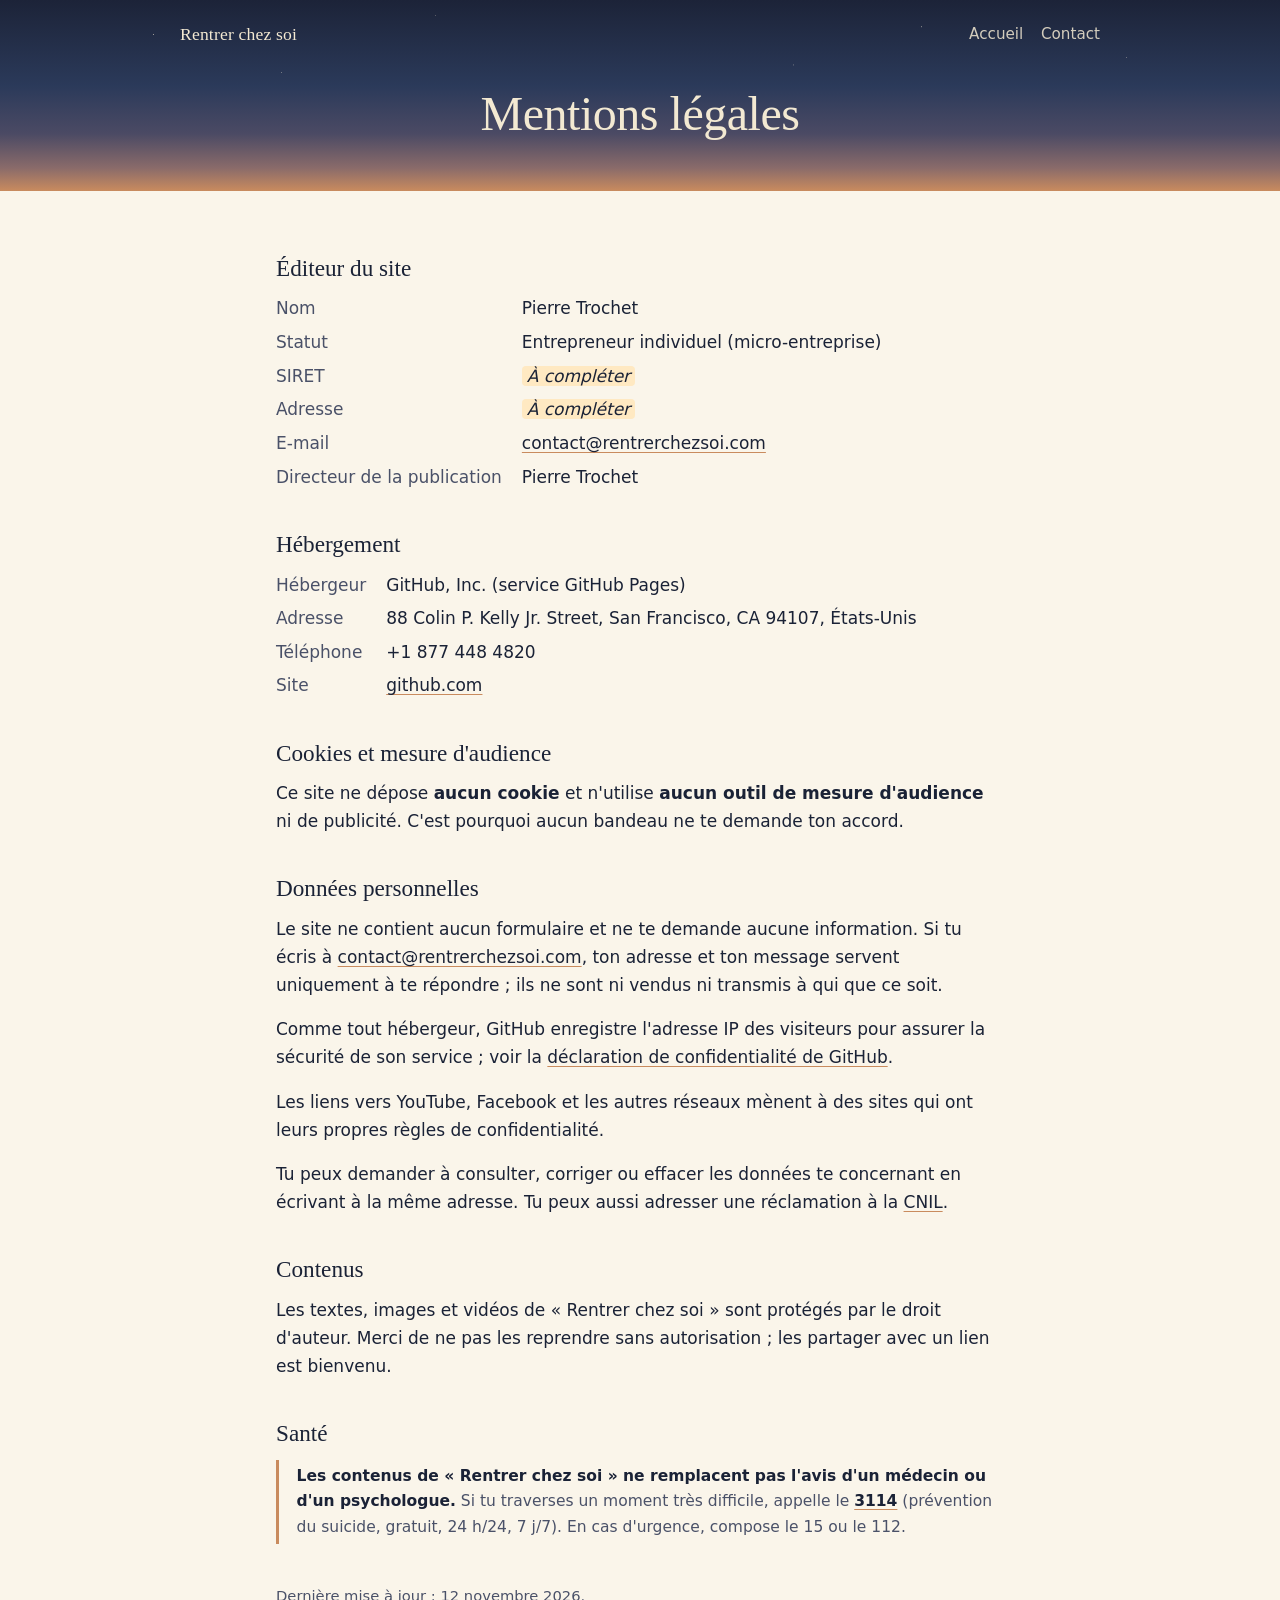
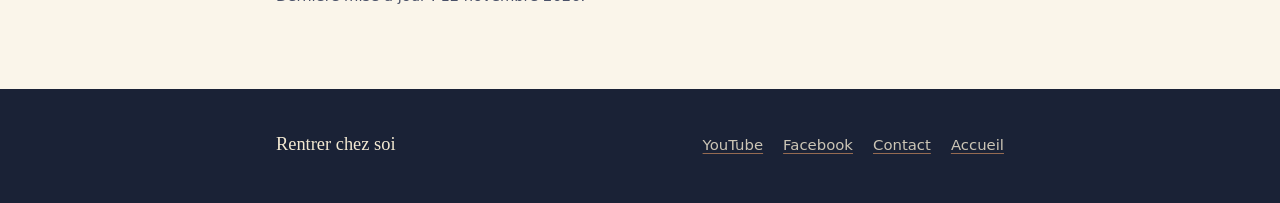
==== mentions-legales.html @ 25992597 "Premier site temporaire de rentrerchezsoi.com Accueil et mentions légales, sans cookie ni mesure d'a" ====
<!doctype html>
<html lang="fr">
<head>
<meta charset="utf-8">
<meta name="viewport" content="width=device-width, initial-scale=1">
<title>Mentions légales — Rentrer chez soi</title>
<meta name="description" content="Mentions légales du site rentrerchezsoi.com&nbsp;: éditeur, hébergeur, données personnelles et cookies.">
<meta name="theme-color" content="#1a2236">
<link rel="canonical" href="https://rentrerchezsoi.com/mentions-legales.html">
<link rel="icon" href="favicon.ico" sizes="48x48">
<link rel="icon" href="favicon-32.png" type="image/png" sizes="32x32">
<link rel="icon" href="icone-192.png" type="image/png" sizes="192x192">
<link rel="apple-touch-icon" href="apple-touch-icon.png">
<meta property="og:type" content="website">
<meta property="og:site_name" content="Rentrer chez soi">
<meta property="og:locale" content="fr_FR">
<meta property="og:title" content="Mentions légales — Rentrer chez soi">
<meta property="og:url" content="https://rentrerchezsoi.com/mentions-legales.html">
<meta property="og:image" content="https://rentrerchezsoi.com/images/partage.jpg">
<link rel="stylesheet" href="style.css">
</head>
<body>

<header class="soir court">
  <div class="barre">
    <a class="nom" href="./">Rentrer chez soi</a>
    <nav aria-label="Navigation">
      <a href="./">Accueil</a>
      <a href="./#contact">Contact</a>
    </nav>
  </div>
  <div class="dedans">
    <h1>Mentions légales</h1>
  </div>
</header>

<main>
<section class="texte">
  <div class="dedans">

    <h2>Éditeur du site</h2>
    <!-- Les champs « À compléter » sont à remplir par Pierre : voir README.md, « Avant la mise en ligne ». -->
    <dl>
      <dt>Nom</dt><dd>Pierre Trochet</dd>
      <dt>Statut</dt><dd>Entrepreneur individuel (micro-entreprise)</dd>
      <dt>SIRET</dt><dd><span class="a-completer">À compléter</span></dd>
      <dt>Adresse</dt><dd><span class="a-completer">À compléter</span></dd>
      <dt>E-mail</dt><dd><a href="mailto:contact@rentrerchezsoi.com">contact@rentrerchezsoi.com</a></dd>
      <dt>Directeur de la publication</dt><dd>Pierre Trochet</dd>
    </dl>

    <h2>Hébergement</h2>
    <dl>
      <dt>Hébergeur</dt><dd>GitHub, Inc. (service GitHub Pages)</dd>
      <dt>Adresse</dt><dd>88 Colin P. Kelly Jr. Street, San Francisco, CA 94107, États-Unis</dd>
      <dt>Téléphone</dt><dd>+1 877 448 4820</dd>
      <dt>Site</dt><dd><a href="https://github.com" rel="noopener">github.com</a></dd>
    </dl>

    <h2>Cookies et mesure d'audience</h2>
    <p>Ce site ne dépose <strong>aucun cookie</strong> et n'utilise <strong>aucun outil de mesure d'audience</strong> ni de publicité. C'est pourquoi aucun bandeau ne te demande ton accord.</p>

    <h2>Données personnelles</h2>
    <p>Le site ne contient aucun formulaire et ne te demande aucune information. Si tu écris à <a href="mailto:contact@rentrerchezsoi.com">contact@rentrerchezsoi.com</a>, ton adresse et ton message servent uniquement à te répondre ; ils ne sont ni vendus ni transmis à qui que ce soit.</p>
    <p>Comme tout hébergeur, GitHub enregistre l'adresse IP des visiteurs pour assurer la sécurité de son service ; voir la <a href="https://docs.github.com/fr/site-policy/privacy-policies/github-general-privacy-statement" rel="noopener">déclaration de confidentialité de GitHub</a>.</p>
    <p>Les liens vers YouTube, Facebook et les autres réseaux mènent à des sites qui ont leurs propres règles de confidentialité.</p>
    <p>Tu peux demander à consulter, corriger ou effacer les données te concernant en écrivant à la même adresse. Tu peux aussi adresser une réclamation à la <a href="https://www.cnil.fr" rel="noopener">CNIL</a>.</p>

    <h2>Contenus</h2>
    <p>Les textes, images et vidéos de « Rentrer chez soi » sont protégés par le droit d'auteur. Merci de ne pas les reprendre sans autorisation ; les partager avec un lien est bienvenu.</p>

    <h2>Santé</h2>
    <p class="prudence"><strong>Les contenus de « Rentrer chez soi » ne remplacent pas l'avis d'un médecin ou d'un psychologue.</strong> Si tu traverses un moment très difficile, appelle le <a href="tel:3114"><strong>3114</strong></a> (prévention du suicide, gratuit, 24 h/24, 7 j/7). En cas d'urgence, compose le 15 ou le 112.</p>

    <p class="mise-a-jour">Dernière mise à jour : 12 novembre 2026.</p>
  </div>
</section>
</main>

<footer class="pied">
  <div class="dedans">
    <span class="nom">Rentrer chez soi</span>
    <nav aria-label="Pied de page">
      <a href="https://www.youtube.com/@rentrerchezsoi" rel="noopener">YouTube</a>
      <a href="https://www.facebook.com/rentrerchezsoi" rel="noopener">Facebook</a>
      <a href="mailto:contact@rentrerchezsoi.com">Contact</a>
      <a href="./">Accueil</a>
    </nav>
  </div>
</footer>

</body>
</html>
---- style.css ----
/* Rentrer chez soi — habillage du site.
   Charte : bleu nuit #1a2236, bleu soir #2b3a5a, crème #f3e9d2,
   lumière de fenêtre #ffb84d, coucher de soleil #c98b5e, titres en Georgia. */

:root {
  --nuit: #1a2236;
  --soir: #2b3a5a;
  --creme: #f3e9d2;
  --creme-clair: #faf5ea;
  --lumiere: #ffb84d;
  --couchant: #c98b5e;
  --encre: #1a2236;
  --encre-douce: #4a5168;
  --trait: rgba(26, 34, 54, 0.12);
  --serif: Georgia, "Times New Roman", serif;
  --sans: system-ui, -apple-system, "Segoe UI", Roboto, "Helvetica Neue", Arial, sans-serif;
  --largeur: 48rem;
}

*, *::before, *::after { box-sizing: border-box; }

html { -webkit-text-size-adjust: 100%; }

body {
  margin: 0;
  background: var(--creme-clair);
  color: var(--encre);
  font-family: var(--sans);
  font-size: 1.0625rem;
  line-height: 1.65;
}

img { max-width: 100%; height: auto; display: block; }

a { color: inherit; text-decoration-color: var(--couchant); text-underline-offset: 0.18em; }
a:hover { text-decoration-color: currentColor; }
a:focus-visible, .bouton:focus-visible { outline: 3px solid var(--lumiere); outline-offset: 3px; border-radius: 6px; }

h1, h2, h3 { font-family: var(--serif); font-weight: normal; line-height: 1.2; margin: 0; text-wrap: balance; }

.dedans { max-width: var(--largeur); margin: 0 auto; padding: 0 1.25rem; }
.large { max-width: 60rem; }

/* ---------- Le soir : l'en-tête ---------- */

.soir {
  position: relative;
  overflow: hidden;
  color: var(--creme);
  text-align: center;
  background: linear-gradient(180deg, #1c2338 0%, var(--soir) 45%, #4b4a64 70%, #8a6b6a 88%, var(--couchant) 100%);
  padding: 1.25rem 0 4.5rem;
}

.soir::before { /* quelques étoiles, discrètes */
  content: "";
  position: absolute; inset: 0;
  background-image:
    radial-gradient(1.5px 1.5px at 12% 18%, rgba(243,233,210,.7), transparent 60%),
    radial-gradient(1.2px 1.2px at 34% 8%, rgba(243,233,210,.55), transparent 60%),
    radial-gradient(1.5px 1.5px at 72% 14%, rgba(243,233,210,.6), transparent 60%),
    radial-gradient(1.2px 1.2px at 88% 30%, rgba(243,233,210,.5), transparent 60%),
    radial-gradient(1.2px 1.2px at 22% 38%, rgba(243,233,210,.45), transparent 60%),
    radial-gradient(1.5px 1.5px at 62% 34%, rgba(243,233,210,.4), transparent 60%);
  pointer-events: none;
}

.barre {
  position: relative;
  display: flex; align-items: center; justify-content: space-between; gap: 1rem;
  max-width: 60rem; margin: 0 auto; padding: 0 1.25rem;
  font-size: 0.95rem;
}
.barre .nom { font-family: var(--serif); font-size: 1.1rem; text-decoration: none; letter-spacing: 0.01em; }
.barre nav { display: flex; gap: 1.1rem; }
.barre nav a { text-decoration: none; opacity: 0.85; }
.barre nav a:hover { opacity: 1; text-decoration: underline; text-decoration-color: var(--lumiere); }

.accueil { position: relative; padding-top: 2.5rem; }

.maison {
  width: 200px; height: 200px;
  margin: 0 auto 1.75rem;
  border-radius: 50%;
  overflow: hidden;
  box-shadow: 0 0 0 1px rgba(243,233,210,.12), 0 18px 60px rgba(255,184,77,.18);
}

.soir h1 { font-size: clamp(2.5rem, 9vw, 4.25rem); letter-spacing: -0.01em; }

.accroche {
  font-family: var(--serif);
  font-style: italic;
  font-size: clamp(1.2rem, 4.2vw, 1.5rem);
  margin: 0.75rem 0 2rem;
  opacity: 0.92;
}

.boutons { display: flex; flex-wrap: wrap; justify-content: center; gap: 0.75rem; }

.bouton {
  display: inline-flex; align-items: center; gap: 0.55rem;
  padding: 0.8rem 1.35rem;
  border-radius: 999px;
  font-weight: 600; font-size: 1rem;
  text-decoration: none;
  transition: transform .15s ease, background-color .15s ease;
}
.bouton svg { width: 1.2em; height: 1.2em; flex: none; }
.bouton.plein { background: var(--lumiere); color: var(--nuit); }
.bouton.plein:hover { background: #ffc66e; transform: translateY(-1px); }
.bouton.creux { border: 1.5px solid rgba(243,233,210,.55); color: var(--creme); }
.bouton.creux:hover { background: rgba(243,233,210,.1); }

/* ---------- Les sections crème ---------- */

section { padding: 4rem 0; }
section + section { border-top: 1px solid var(--trait); }

.surtitre {
  font-size: 0.8rem; font-weight: 700; letter-spacing: 0.14em; text-transform: uppercase;
  color: var(--couchant); margin: 0 0 0.6rem;
}

section h2 { font-size: clamp(1.75rem, 5vw, 2.25rem); margin-bottom: 1.25rem; }
section p { margin: 0 0 1rem; }
.chapeau { font-family: var(--serif); font-size: 1.25rem; line-height: 1.55; }

/* Le rythme en quatre temps */
.rythme {
  list-style: none; margin: 2rem 0 0; padding: 0;
  display: grid; grid-template-columns: repeat(4, 1fr); gap: 0.75rem;
  counter-reset: temps;
}
.rythme li {
  counter-increment: temps;
  background: #fff;
  border: 1px solid var(--trait);
  border-radius: 14px;
  padding: 1rem 1rem 1.1rem;
  font-size: 0.95rem; line-height: 1.5;
}
.rythme li::before {
  content: counter(temps);
  display: grid; place-items: center;
  width: 1.9rem; height: 1.9rem; margin-bottom: 0.6rem;
  border-radius: 50%;
  background: var(--nuit); color: var(--lumiere);
  font-family: var(--serif); font-size: 1rem;
}
.rythme strong { display: block; font-family: var(--serif); font-weight: normal; font-size: 1.15rem; margin-bottom: 0.2rem; }

/* Ce que tu trouveras */
.cartes { display: grid; grid-template-columns: repeat(3, 1fr); gap: 1rem; margin-top: 2rem; }
.carte {
  background: #fff;
  border: 1px solid var(--trait);
  border-radius: 16px;
  padding: 1.4rem 1.3rem;
}
.carte .icone {
  width: 2.6rem; height: 2.6rem; border-radius: 12px;
  display: grid; place-items: center;
  background: var(--creme); color: var(--couchant);
  margin-bottom: 0.9rem;
}
.carte .icone svg { width: 1.4rem; height: 1.4rem; }
.carte h3 { font-size: 1.25rem; margin-bottom: 0.4rem; }
.carte p { margin: 0; color: var(--encre-douce); font-size: 0.97rem; line-height: 1.55; }

/* Les réseaux */
.reseaux { list-style: none; margin: 1.75rem 0 0; padding: 0; display: grid; grid-template-columns: repeat(2, 1fr); gap: 0.75rem; }
.reseau {
  display: flex; align-items: center; gap: 0.85rem;
  padding: 0.95rem 1.1rem;
  background: #fff;
  border: 1px solid var(--trait);
  border-radius: 14px;
  text-decoration: none;
  transition: border-color .15s ease, transform .15s ease;
}
a.reseau:hover { border-color: var(--couchant); transform: translateY(-1px); }
.reseau svg { width: 1.6rem; height: 1.6rem; flex: none; color: var(--nuit); }
.reseau .titre { display: block; font-weight: 600; line-height: 1.3; }
.reseau .detail { display: block; font-size: 0.88rem; color: var(--encre-douce); line-height: 1.3; }
.reseau.bientot { background: transparent; border-style: dashed; color: var(--encre-douce); }
.reseau.bientot svg { color: var(--encre-douce); opacity: 0.7; }

/* La lettre, bientôt */
.lettre {
  background: var(--nuit);
  color: var(--creme);
  border-radius: 20px;
  padding: 2rem 1.75rem;
  display: flex; gap: 1.4rem; align-items: center;
}
.lettre .lampe {
  flex: none;
  width: 3.4rem; height: 3.4rem; border-radius: 50%;
  display: grid; place-items: center;
  background: radial-gradient(circle, rgba(255,184,77,.35), rgba(255,184,77,0) 70%);
  color: var(--lumiere);
}
.lettre .lampe svg { width: 1.8rem; height: 1.8rem; }
.lettre h2 { font-size: 1.5rem; margin-bottom: 0.4rem; }
.lettre p { margin: 0; opacity: 0.9; }
.etiquette {
  display: inline-block; vertical-align: middle;
  margin-left: 0.4rem; padding: 0.15rem 0.55rem;
  border-radius: 999px;
  background: var(--lumiere); color: var(--nuit);
  font-family: var(--sans); font-size: 0.72rem; font-weight: 700; letter-spacing: 0.06em; text-transform: uppercase;
}

/* Prudence */
.prudence {
  border-left: 3px solid var(--couchant);
  padding: 0.25rem 0 0.25rem 1.1rem;
  color: var(--encre-douce);
  font-size: 0.97rem;
}
.prudence strong { color: var(--encre); }
.prudence a { white-space: nowrap; }

/* ---------- Le pied ---------- */

.pied {
  background: var(--nuit);
  color: rgba(243,233,210,.82);
  padding: 2.5rem 0 2.75rem;
  font-size: 0.93rem;
}
.pied .dedans { display: flex; flex-wrap: wrap; justify-content: space-between; gap: 1rem 2rem; align-items: baseline; }
.pied .nom { font-family: var(--serif); font-size: 1.15rem; color: var(--creme); }
.pied nav { display: flex; flex-wrap: wrap; gap: 0.4rem 1.25rem; }
.pied a { text-decoration-color: rgba(201,139,94,.7); }

/* ---------- Page de texte (mentions légales) ---------- */

.soir.court { padding: 1.25rem 0 3rem; }
.soir.court h1 { font-size: clamp(2rem, 7vw, 3rem); margin-top: 2.25rem; }

.texte h2 { font-size: 1.45rem; margin: 2.5rem 0 0.75rem; }
.texte h2:first-child { margin-top: 0; }
.texte dl { margin: 0; display: grid; grid-template-columns: max-content 1fr; gap: 0.35rem 1.25rem; }
.texte dt { color: var(--encre-douce); }
.texte dd { margin: 0; }
.a-completer { background: #ffe9c2; border-radius: 4px; padding: 0 0.3rem; font-style: italic; }
.mise-a-jour { margin-top: 2.5rem; color: var(--encre-douce); font-size: 0.92rem; }

/* ---------- Petits écrans ---------- */

@media (max-width: 760px) {
  .rythme { grid-template-columns: repeat(2, 1fr); }
  .cartes { grid-template-columns: 1fr; }
}

@media (max-width: 520px) {
  body { font-size: 1rem; }
  section { padding: 3rem 0; }
  .barre nav { display: none; }
  .maison { width: 160px; height: 160px; }
  .boutons .bouton { width: 100%; justify-content: center; }
  .reseaux { grid-template-columns: 1fr; }
  .lettre { flex-direction: column; align-items: flex-start; padding: 1.6rem 1.35rem; }
  .texte dl { grid-template-columns: 1fr; gap: 0; }
  .texte dd { margin-bottom: 0.6rem; }
}

@media (prefers-reduced-motion: reduce) {
  * { transition: none !important; }
}
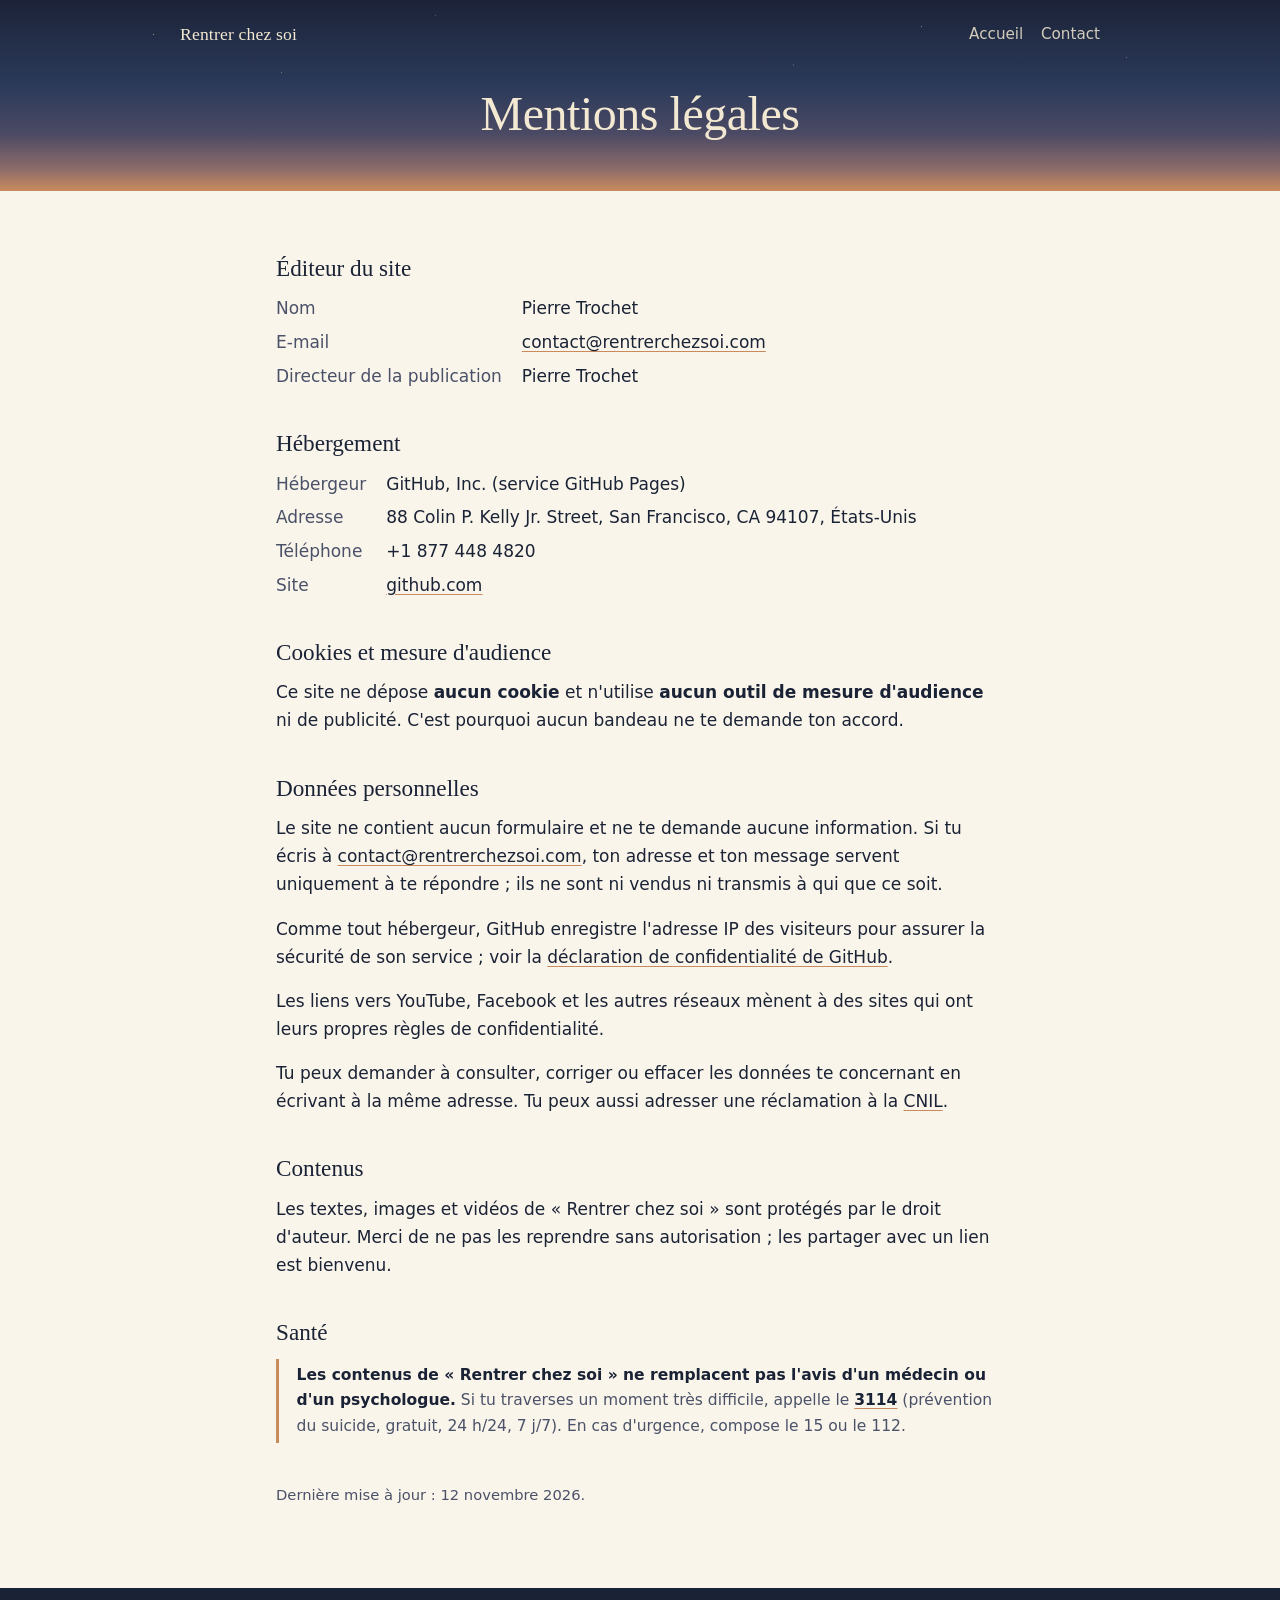
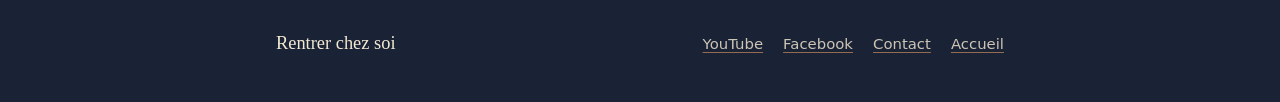
==== commit e8cc7270: "Mentions légales sans adresse ni SIRET (site non professionnel) Co-Authored-By: Claude Opus 5.5 <nor" ====
--- a/mentions-legales.html
+++ b/mentions-legales.html
@@ -39,12 +39,10 @@
   <div class="dedans">
 
     <h2>Éditeur du site</h2>
-    <!-- Les champs « À compléter » sont à remplir par Pierre : voir README.md, « Avant la mise en ligne ». -->
+    <!-- Site édité à titre non professionnel (rien n'y est vendu) : pas d'adresse ni de SIRET publiés.
+         Le jour où le site vend quelque chose, les ajouter : voir README.md, « Mentions légales ». -->
     <dl>
       <dt>Nom</dt><dd>Pierre Trochet</dd>
-      <dt>Statut</dt><dd>Entrepreneur individuel (micro-entreprise)</dd>
-      <dt>SIRET</dt><dd><span class="a-completer">À compléter</span></dd>
-      <dt>Adresse</dt><dd><span class="a-completer">À compléter</span></dd>
       <dt>E-mail</dt><dd><a href="mailto:contact@rentrerchezsoi.com">contact@rentrerchezsoi.com</a></dd>
       <dt>Directeur de la publication</dt><dd>Pierre Trochet</dd>
     </dl>
